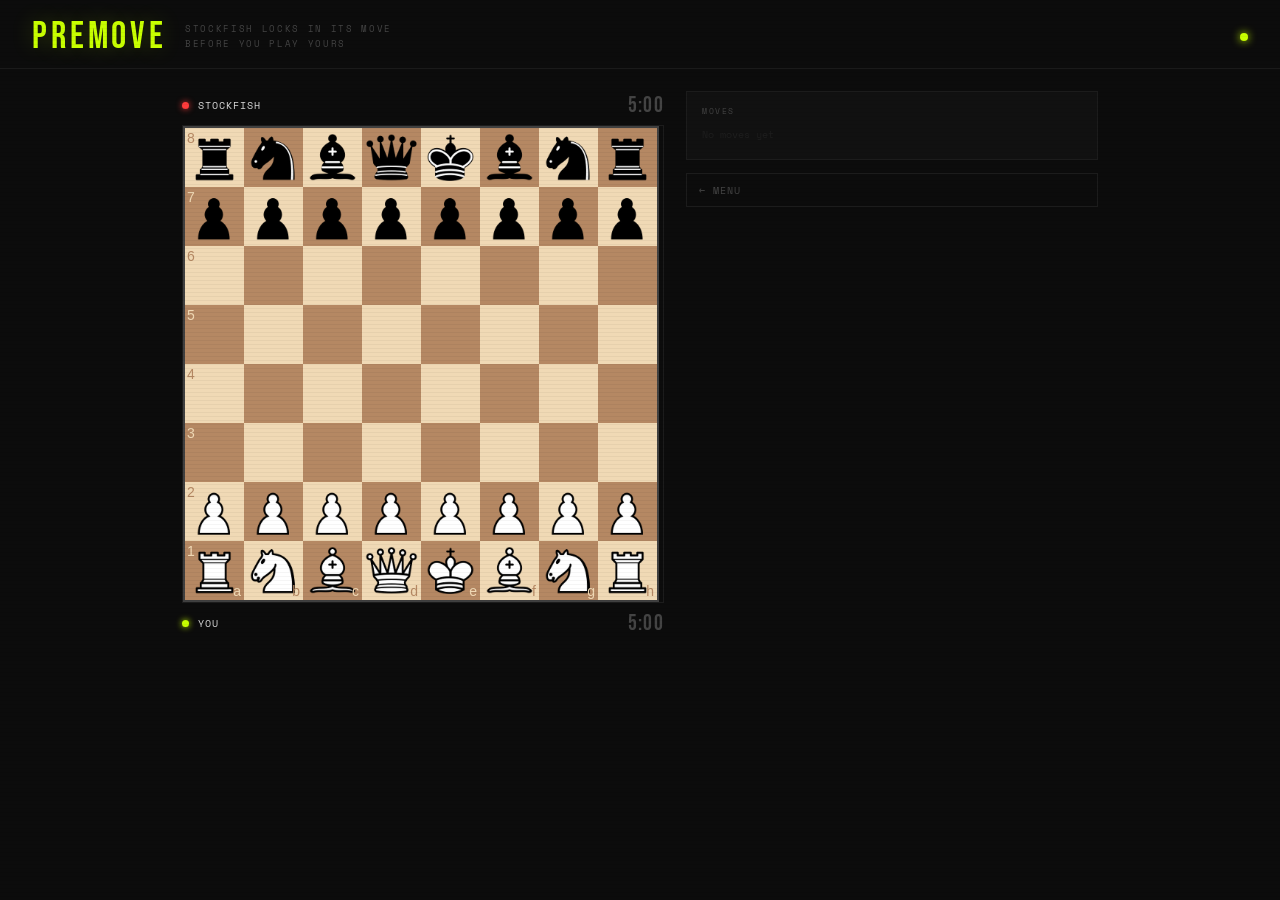
==== game.html @ 39dd942d "Initial commit Co-Authored-By: Claude Sonnet 4.6 <noreply@anthropic.com>" ====
<!DOCTYPE html>
<html lang="en">
<head>
  <meta charset="UTF-8">
  <meta name="viewport" content="width=device-width, initial-scale=1.0">
  <title>PREMOVE — Game</title>
  <script src="coi-serviceworker.js"></script>
  <link rel="stylesheet" href="css/chessboard-1.0.0.min.css">
  <link rel="stylesheet" href="css/style.css">
  <script src="jquery.js"></script>
  <script src="js/chessboard-1.0.0.min.js"></script>
</head>
<body>

<header>
  <div class="logo">PREMOVE</div>
  <div class="tagline">Stockfish locks in its move<br>before you play yours</div>
  <div class="engine-pip" id="epip"></div>
</header>

<div class="layout">

  <!-- Board column -->
  <div class="board-col">

    <!-- Opponent (top) player bar -->
    <div class="player-bar">
      <div class="pdot" id="dot-top"></div>
      <div class="pname" id="name-top"></div>
      <div class="mat-row" id="mat-top"></div>
      <div class="lock-ind" id="lock-ind">locked</div>
      <div class="clock" id="clk-top">—</div>
    </div>

    <div id="board-wrap">
      <div id="board" style="width:480px;"></div>

      <!-- Game over overlay -->
      <div id="game-over">
        <div id="go-title"></div>
        <div id="go-sub"></div>
        <div class="go-btn-row">
          <button class="go-btn primary" id="go-btn-again">Play Again</button>
          <a      class="go-btn"         id="go-btn-menu"  href="index.html">← Menu</a>
        </div>
      </div>
    </div>

    <!-- Player (bottom) player bar -->
    <div class="player-bar">
      <div class="pdot" id="dot-bot"></div>
      <div class="pname" id="name-bot"></div>
      <div class="mat-row" id="mat-bot"></div>
      <div class="clock" id="clk-bot">—</div>
    </div>

  </div>

  <!-- Side panel -->
  <div class="side-col">
    <div class="card">
      <div class="card-lbl">Moves</div>
      <div id="move-list"></div>
    </div>
    <div class="btn-row">
      <a class="btn" href="index.html">← Menu</a>
    </div>
  </div>

</div>

<script type="module" src="js/game.js"></script>

</body>
</html>
---- css/chessboard-1.0.0.min.css ----
/*! chessboard.js v1.0.0 | (c) 2019 Chris Oakman | MIT License chessboardjs.com/license */
.clearfix-7da63{clear:both}.board-b72b1{border:2px solid #404040;box-sizing:content-box}.square-55d63{float:left;position:relative;-webkit-touch-callout:none;-webkit-user-select:none;-khtml-user-select:none;-moz-user-select:none;-ms-user-select:none;user-select:none}.white-1e1d7{background-color:#f0d9b5;color:#b58863}.black-3c85d{background-color:#b58863;color:#f0d9b5}.highlight1-32417,.highlight2-9c5d2{box-shadow:inset 0 0 3px 3px #ff0}.notation-322f9{cursor:default;font-family:"Helvetica Neue",Helvetica,Arial,sans-serif;font-size:14px;position:absolute}.alpha-d2270{bottom:1px;right:3px}.numeric-fc462{top:2px;left:2px}
---- css/style.css ----
@import url('https://fonts.googleapis.com/css2?family=Space+Mono:wght@400;700&family=Bebas+Neue&display=swap');

:root {
  --bg: #0c0c0c; --panel: #111; --border: #1c1c1c;
  --accent: #c8ff00; --accent2: #ff3c3c; --text: #ddd; --muted: #444;
}

* { box-sizing: border-box; margin: 0; padding: 0; }

body {
  background: var(--bg); color: var(--text);
  font-family: 'Space Mono', monospace;
  min-height: 100vh; display: flex; flex-direction: column;
  align-items: center; overflow-x: hidden;
}

body::after {
  content: ''; position: fixed; inset: 0;
  background: repeating-linear-gradient(0deg,transparent,transparent 3px,rgba(0,0,0,0.04) 3px,rgba(0,0,0,0.04) 4px);
  pointer-events: none; z-index: 1000;
}

/* ── Header ── */
header {
  width: 100%; padding: 18px 32px 12px;
  display: flex; align-items: center; gap: 18px;
  border-bottom: 1px solid var(--border);
}
.logo {
  font-family: 'Bebas Neue', sans-serif; font-size: 2.4rem;
  letter-spacing: 0.1em; color: var(--accent);
  text-shadow: 0 0 22px rgba(200,255,0,0.22); line-height: 1;
}
.tagline {
  font-size: 0.58rem; color: var(--muted);
  letter-spacing: 0.18em; text-transform: uppercase; line-height: 1.6;
}
.engine-pip {
  margin-left: auto; width: 8px; height: 8px; border-radius: 50%;
  background: var(--muted); flex-shrink: 0; transition: background 0.4s, box-shadow 0.4s;
}
.engine-pip.ready    { background: var(--accent); box-shadow: 0 0 8px var(--accent); }
.engine-pip.thinking { background: #ffaa00; box-shadow: 0 0 8px #ffaa00;
                       animation: pip-pulse 0.7s ease-in-out infinite alternate; }
@keyframes pip-pulse { from { opacity:.3 } to { opacity:1 } }

/* ── Shared button ── */
.btn {
  background: transparent; border: 1px solid var(--border); color: var(--muted);
  font-family: 'Space Mono', monospace; font-size: 0.6rem; letter-spacing: 0.1em;
  text-transform: uppercase; padding: 9px 12px; cursor: pointer; transition: all .15s;
  text-align: left; width: 100%; position: relative; display: block; text-decoration: none;
}
.btn::before {
  content:''; position:absolute; left:0; top:0; bottom:0;
  width:2px; background:transparent; transition:background .15s;
}
.btn:hover { border-color: var(--accent); color: var(--accent); }
.btn:hover::before { background: var(--accent); }
.btn-row { display: flex; flex-direction: column; gap: 6px; }

/* ── Setup page ── */
.setup-wrap {
  display: flex; flex-direction: column; align-items: center;
  gap: 28px; padding: 52px 32px; width: 100%; max-width: 460px; margin: 0 auto;
}
.setup-title {
  font-family: 'Bebas Neue', sans-serif; font-size: 1rem;
  letter-spacing: 0.25em; color: var(--muted);
}
.setup-group { display: flex; flex-direction: column; gap: 9px; width: 100%; }
.setup-label { font-size: 0.52rem; letter-spacing: 0.2em; text-transform: uppercase; color: var(--muted); }

.color-picker { display: flex; gap: 10px; }
.color-opt {
  flex: 1; padding: 14px 10px; border: 1px solid var(--border);
  background: transparent; color: var(--muted);
  font-family: 'Space Mono', monospace; font-size: 0.62rem; letter-spacing: 0.1em;
  text-transform: uppercase; cursor: pointer; transition: all .15s; text-align: center;
}
.color-opt .glyph { font-size: 1.6rem; display: block; margin-bottom: 4px; line-height: 1; }
.color-opt:hover, .color-opt.sel {
  border-color: var(--accent); color: var(--accent); background: rgba(200,255,0,0.06);
}

.time-picker { display: flex; gap: 7px; flex-wrap: wrap; }
.time-opt {
  flex: 1; min-width: 56px; padding: 9px 6px; border: 1px solid var(--border);
  background: transparent; color: var(--muted);
  font-family: 'Space Mono', monospace; font-size: 0.6rem;
  cursor: pointer; transition: all .15s; text-align: center; text-transform: uppercase;
}
.time-opt:hover, .time-opt.sel {
  border-color: var(--accent); color: var(--accent); background: rgba(200,255,0,0.06);
}

.start-btn {
  width: 100%; padding: 15px; background: rgba(200,255,0,0.08);
  border: 1px solid var(--accent); color: var(--accent);
  font-family: 'Space Mono', monospace; font-size: 0.72rem; letter-spacing: 0.15em;
  text-transform: uppercase; cursor: pointer; transition: background .15s;
  text-decoration: none; display: block; text-align: center;
}
.start-btn:hover { background: rgba(200,255,0,0.14); }

/* ── Game layout ── */
.layout {
  display: flex; gap: 22px; padding: 22px 32px;
  max-width: 980px; width: 100%; margin: 0 auto; align-items: flex-start;
}
.board-col { flex: 0 0 auto; display: flex; flex-direction: column; align-items: center; gap: 6px; }

/* ── Player bar ── */
.player-bar { display: flex; align-items: center; gap: 9px; width: 100%; min-height: 28px; }
.pdot { width: 7px; height: 7px; border-radius: 50%; flex-shrink: 0; }
.pdot-w { background: var(--accent); box-shadow: 0 0 6px var(--accent); }
.pdot-b { background: var(--accent2); box-shadow: 0 0 6px var(--accent2); }
.pname  { font-size: 0.6rem; letter-spacing: 0.1em; text-transform: uppercase; }

/* Material */
.mat-row    { display: flex; align-items: center; flex-wrap: wrap; }
.mat-piece  { font-size: 0.78rem; line-height: 1; opacity: 0.72; }
.mat-adv    { font-size: 0.5rem; color: var(--accent); letter-spacing: 0.04em; margin-left: 3px; }

/* Clock */
.clock {
  margin-left: auto; font-family: 'Bebas Neue', sans-serif;
  font-size: 1.35rem; letter-spacing: 0.06em; color: var(--muted);
  min-width: 64px; text-align: right; transition: color .3s;
}
.clock.active { color: var(--text); }
.clock.low    { color: var(--accent2); animation: tick-lo .5s ease-in-out infinite alternate; }
@keyframes tick-lo { from { opacity:.55 } to { opacity:1 } }

.lock-ind {
  font-size: 0.48rem; letter-spacing: 0.1em; text-transform: uppercase;
  color: var(--muted); opacity: 0; transition: opacity .5s;
}
.lock-ind.on { color: var(--accent); opacity: 1; }

#board-wrap { border: 1px solid var(--border); position: relative; }

/* Game over overlay */
#game-over {
  display: none; position: absolute; inset: 0; background: rgba(0,0,0,0.88);
  z-index: 50; flex-direction: column; align-items: center; justify-content: center; gap: 10px;
}
#game-over.on { display: flex; }
#go-title {
  font-family: 'Bebas Neue', sans-serif; font-size: 2.5rem; letter-spacing: 0.08em;
}
#go-sub { font-size: 0.6rem; color: var(--muted); letter-spacing: 0.15em; text-transform: uppercase; }
.go-btn-row { display: flex; gap: 10px; margin-top: 6px; }
.go-btn {
  padding: 9px 22px; background: transparent; border: 1px solid var(--muted); color: var(--muted);
  font-family: 'Space Mono', monospace; font-size: 0.6rem; letter-spacing: 0.12em;
  text-transform: uppercase; cursor: pointer; text-decoration: none; display: inline-block;
  transition: all .15s;
}
.go-btn:hover, .go-btn.primary { border-color: var(--accent); color: var(--accent); }

/* Side panel */
.side-col { flex: 1; min-width: 210px; display: flex; flex-direction: column; gap: 13px; }
.card { background: var(--panel); border: 1px solid var(--border); padding: 13px 15px; }
.card-lbl {
  font-size: 0.5rem; letter-spacing: 0.2em; text-transform: uppercase;
  color: var(--muted); margin-bottom: 8px;
}

#move-list {
  font-size: 0.64rem; line-height: 2; color: var(--muted);
  max-height: 230px; overflow-y: auto;
  scrollbar-width: thin; scrollbar-color: var(--border) transparent;
}
.mp  { display: flex; gap: 5px; animation: sl .18s ease-out; }
.mn  { color: #282828; min-width: 19px; }
.mw  { color: var(--text); min-width: 54px; }
.mb  { color: #777; }

/* Move dots */
.mdot::after {
  content:''; position:absolute; top:50%; left:50%;
  transform:translate(-50%,-50%); width:30%; height:30%;
  border-radius:50%; background:rgba(0,0,0,0.17); pointer-events:none; z-index:5;
}
.mcap::after {
  content:''; position:absolute; inset:0;
  border:5px solid rgba(0,0,0,0.17); pointer-events:none; z-index:5;
}

/* Last-move highlights */
.sqf { background: rgba(200,255,0,0.14) !important; }
.sqt { background: rgba(200,255,0,0.26) !important; }

@keyframes sl { from { opacity:0; transform:translateX(-4px) } to { opacity:1; transform:translateX(0) } }
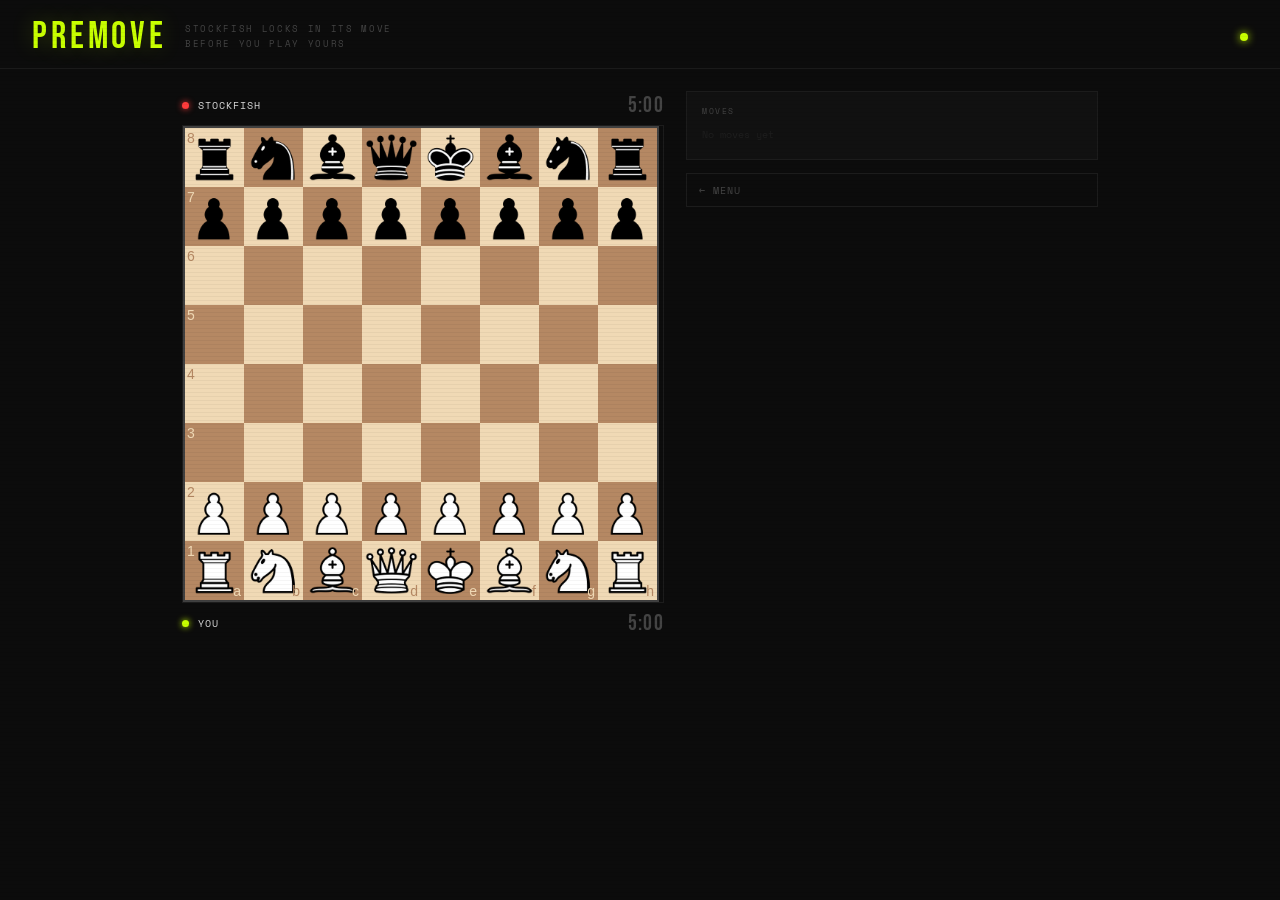
==== commit 95da70b5: "Reorganize: move vendor files into vendor/" ====
--- a/game.html
+++ b/game.html
@@ -4,11 +4,11 @@
   <meta charset="UTF-8">
   <meta name="viewport" content="width=device-width, initial-scale=1.0">
   <title>PREMOVE — Game</title>
-  <script src="coi-serviceworker.js"></script>
-  <link rel="stylesheet" href="css/chessboard-1.0.0.min.css">
+  <script src="vendor/coi-serviceworker.js"></script>
+  <link rel="stylesheet" href="vendor/chessboard-1.0.0.min.css">
   <link rel="stylesheet" href="css/style.css">
-  <script src="jquery.js"></script>
-  <script src="js/chessboard-1.0.0.min.js"></script>
+  <script src="vendor/jquery.js"></script>
+  <script src="vendor/chessboard-1.0.0.min.js"></script>
 </head>
 <body>
 
--- a/vendor/chessboard-1.0.0.min.css
+++ b/vendor/chessboard-1.0.0.min.css
@@ -0,0 +1,2 @@
+/*! chessboard.js v1.0.0 | (c) 2019 Chris Oakman | MIT License chessboardjs.com/license */
+.clearfix-7da63{clear:both}.board-b72b1{border:2px solid #404040;box-sizing:content-box}.square-55d63{float:left;position:relative;-webkit-touch-callout:none;-webkit-user-select:none;-khtml-user-select:none;-moz-user-select:none;-ms-user-select:none;user-select:none}.white-1e1d7{background-color:#f0d9b5;color:#b58863}.black-3c85d{background-color:#b58863;color:#f0d9b5}.highlight1-32417,.highlight2-9c5d2{box-shadow:inset 0 0 3px 3px #ff0}.notation-322f9{cursor:default;font-family:"Helvetica Neue",Helvetica,Arial,sans-serif;font-size:14px;position:absolute}.alpha-d2270{bottom:1px;right:3px}.numeric-fc462{top:2px;left:2px}
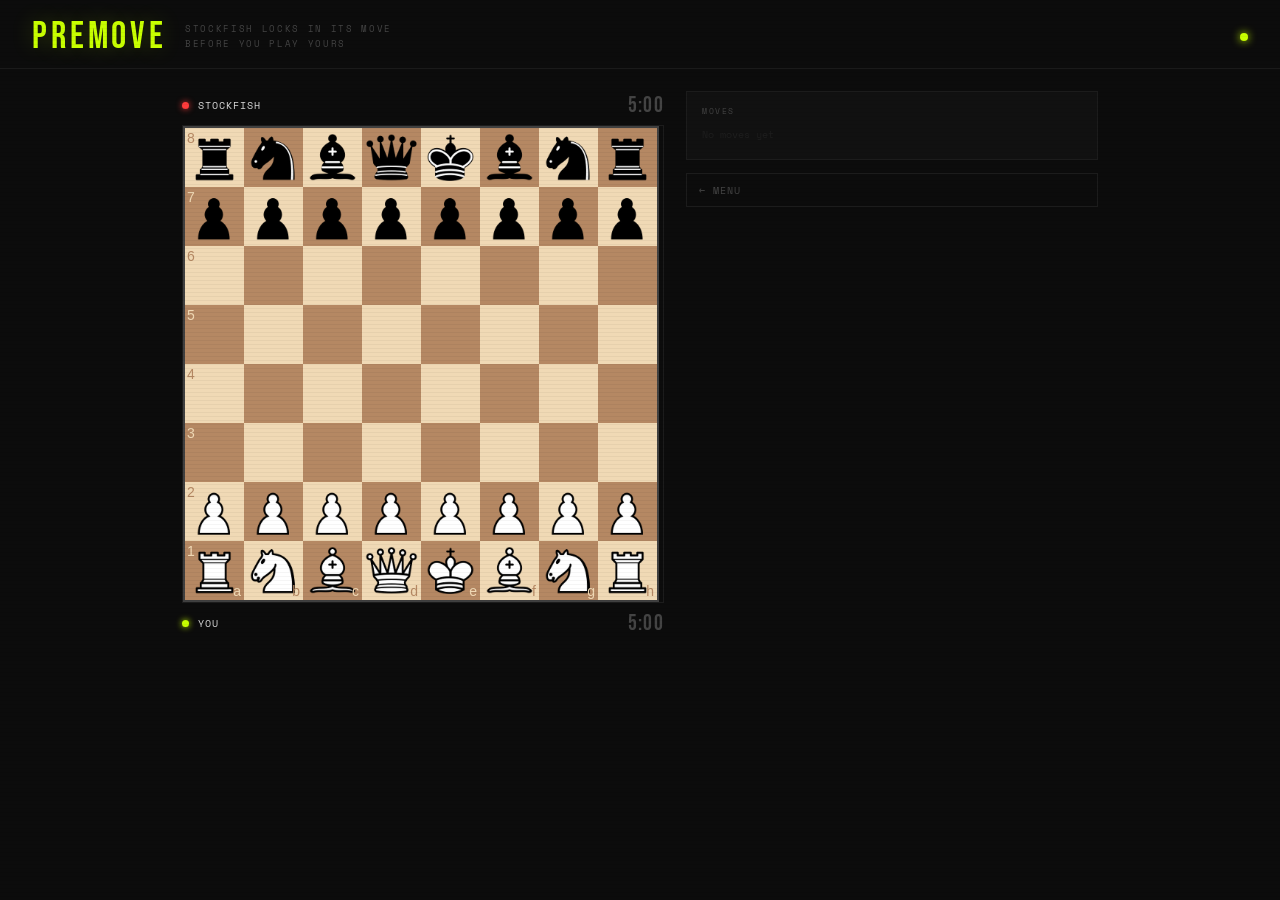
==== commit 362b7afa: "Move coi-serviceworker.js to root so its scope covers the whole site" ====
--- a/game.html
+++ b/game.html
@@ -4,7 +4,7 @@
   <meta charset="UTF-8">
   <meta name="viewport" content="width=device-width, initial-scale=1.0">
   <title>PREMOVE — Game</title>
-  <script src="vendor/coi-serviceworker.js"></script>
+  <script src="coi-serviceworker.js"></script>
   <link rel="stylesheet" href="vendor/chessboard-1.0.0.min.css">
   <link rel="stylesheet" href="css/style.css">
   <script src="vendor/jquery.js"></script>
